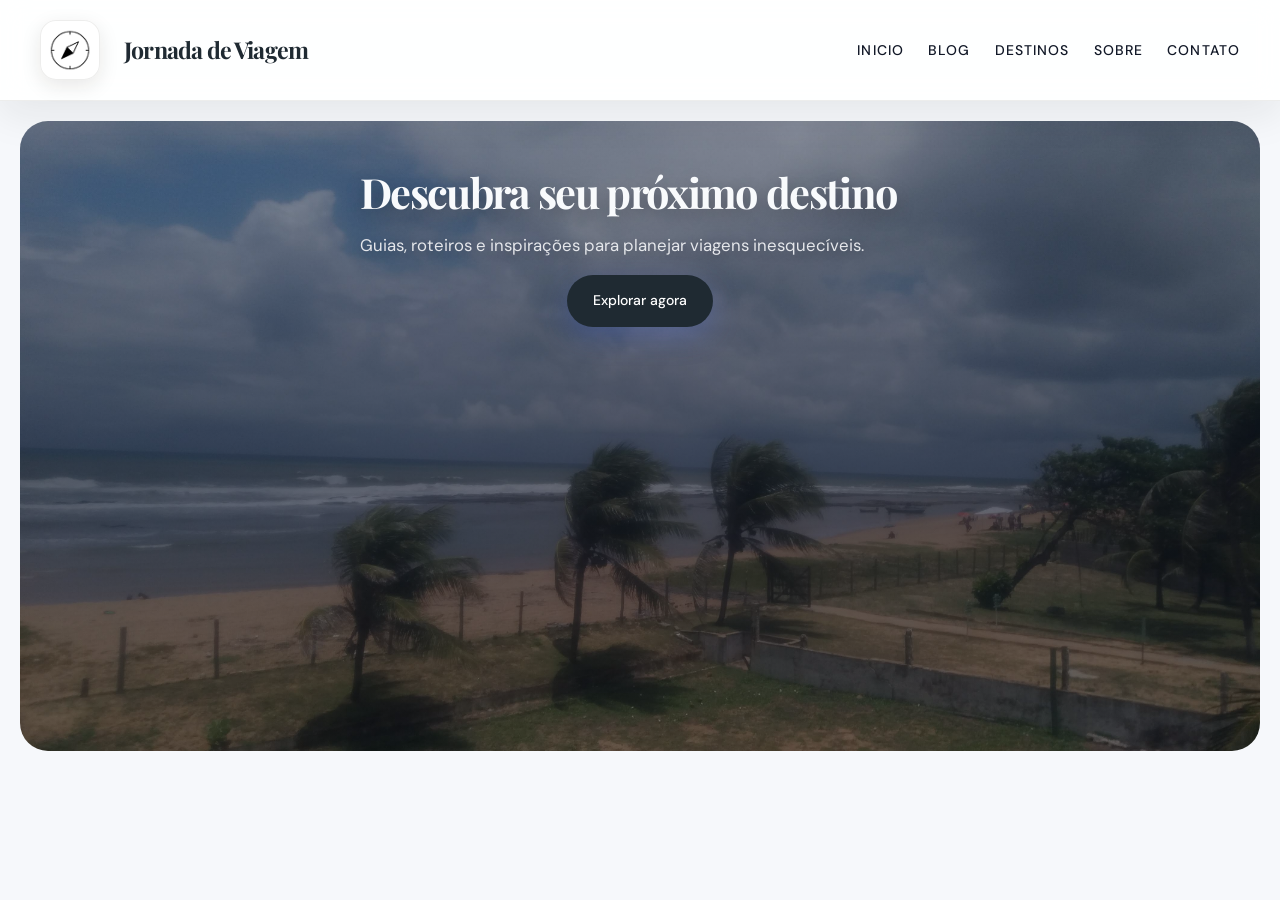
==== index.html @ 995e9a11 "Reorganiza assets: usa pasta css e script em pages" ====
<!DOCTYPE html>
<html lang="pt-BR">
<head>
    <meta charset="UTF-8">
    <meta name="viewport" content="width=device-width, initial-scale=1.0">
    <link rel="stylesheet" href="./css/style.css">
    <link rel="icon" type="image/png" href="./favicon.png" sizes="512x512">
    <link rel="apple-touch-icon" href="./favicon.png">
    <title>Jornada de Viagem</title>
</head>
<body>
    <header class="topo">
        <a href="index.html" title="Voltar para a pagina inicial">
            <img class="logo" src="./img/simbolo-black-1.png" alt="Logo">
        </a>

        <h1>Jornada de Viagem</h1>

        <button class="menu-toggle" type="button" aria-label="Abrir menu" aria-expanded="false">
            <img class="menu-icon" src="./img/menu.png" alt="">
        </button>

        <nav>
            <ul class="menu-lista">
                <li><a href="">Inicio</a></li>
                <li><a href="">Blog</a></li>
                <li><a href="">Destinos</a></li>
                <li><a href="">Sobre</a></li>
                <li><a href="">Contato</a></li>
            </ul>
        </nav>
    </header>

    <main class="hero">
        <div class="container">
            <h2>Descubra seu próximo destino</h2>
            <p>Guias, roteiros e inspirações para planejar viagens inesquecíveis.</p>
            <a class="btn btn--primario" href="#">Explorar agora</a>
        </div>
    </main>

    <script src="./pages/script.js"></script>
</body>
</html>
---- css/style.css ----
@import url(global.css);
@import url(header.css);
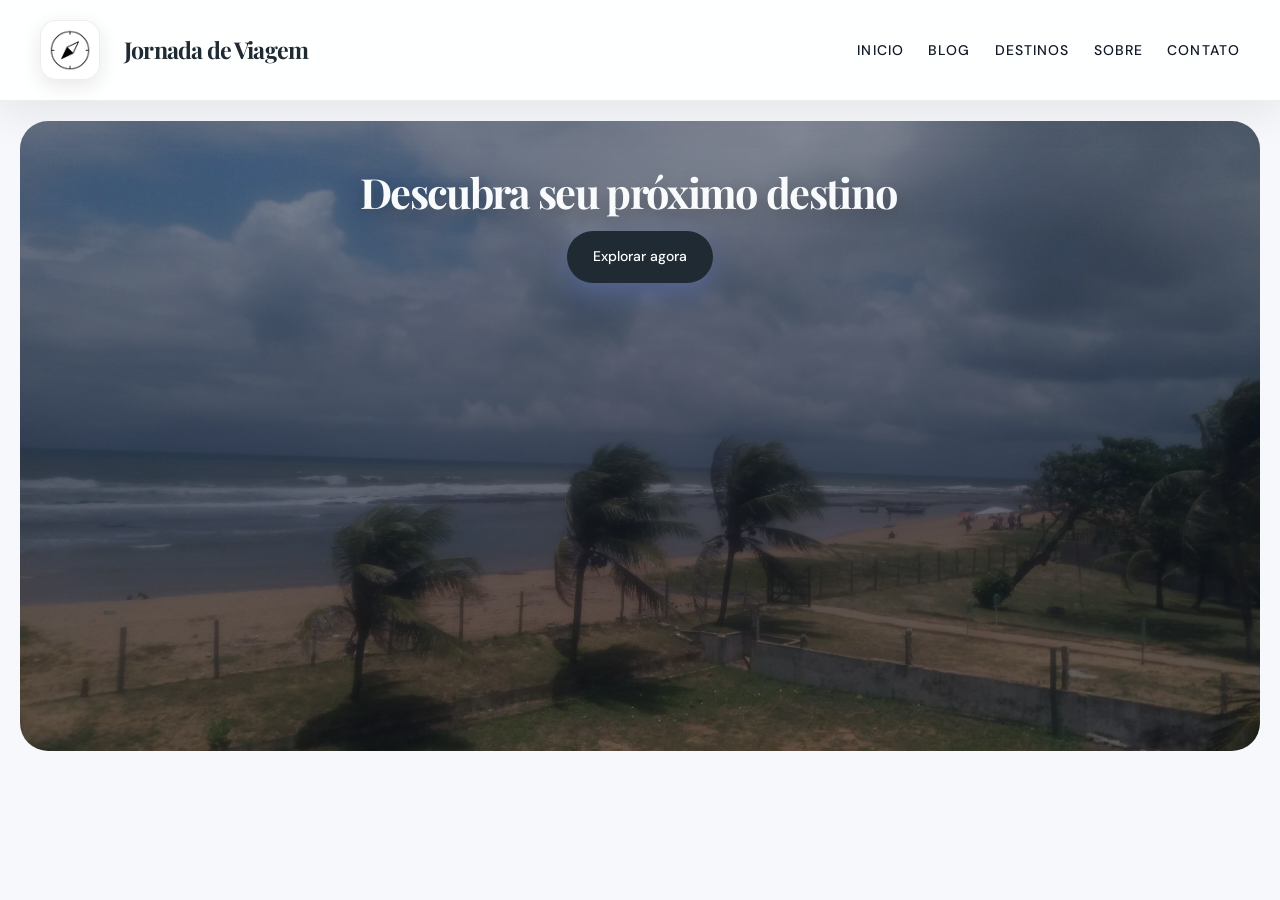
==== commit fe523cc7: "correcao" ====
--- a/index.html
+++ b/index.html
@@ -34,8 +34,8 @@
     <main class="hero">
         <div class="container">
             <h2>Descubra seu próximo destino</h2>
-            <p>Guias, roteiros e inspirações para planejar viagens inesquecíveis.</p>
-            <a class="btn btn--primario" href="#">Explorar agora</a>
+            
+                        <a class="btn btn--primario" href="#">Explorar agora</a>
         </div>
     </main>
 
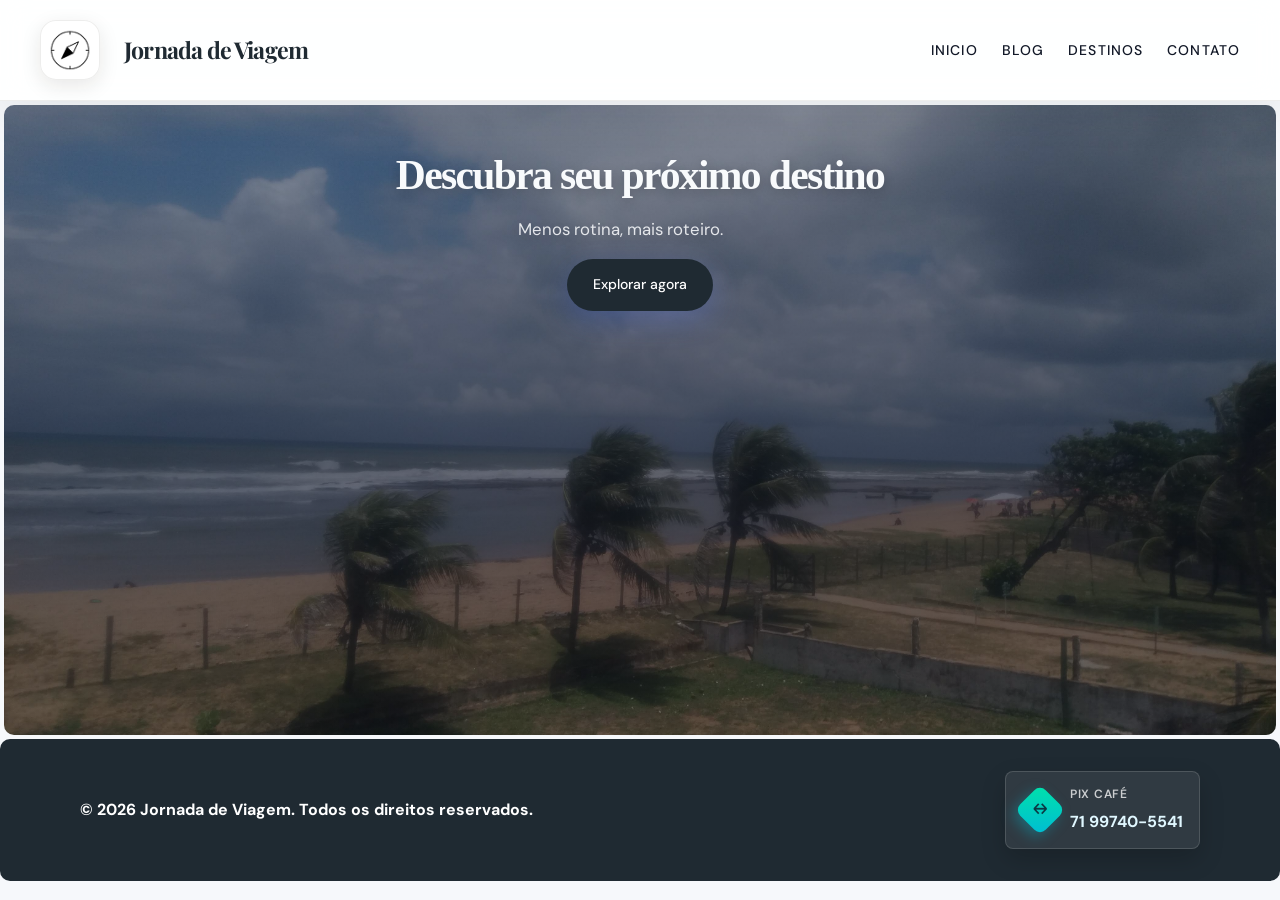
==== commit b2542098: "feat: atualizar pagina inicio com banner e header" ====
--- a/index.html
+++ b/index.html
@@ -4,6 +4,7 @@
     <meta charset="UTF-8">
     <meta name="viewport" content="width=device-width, initial-scale=1.0">
     <link rel="stylesheet" href="./css/style.css">
+    <link rel="stylesheet" href="./css/main.css">
     <link rel="icon" type="image/png" href="./favicon.png" sizes="512x512">
     <link rel="apple-touch-icon" href="./favicon.png">
     <title>Jornada de Viagem</title>
@@ -11,6 +12,7 @@
 <body>
     <header class="topo">
         <a href="index.html" title="Voltar para a pagina inicial">
+            
             <img class="logo" src="./img/simbolo-black-1.png" alt="Logo">
         </a>
 
@@ -22,10 +24,10 @@
 
         <nav>
             <ul class="menu-lista">
-                <li><a href="">Inicio</a></li>
+                <li><a href="./inicio/index.html">Inicio</a></li>
                 <li><a href="">Blog</a></li>
                 <li><a href="">Destinos</a></li>
-                <li><a href="">Sobre</a></li>
+                
                 <li><a href="">Contato</a></li>
             </ul>
         </nav>
@@ -34,10 +36,24 @@
     <main class="hero">
         <div class="container">
             <h2>Descubra seu próximo destino</h2>
+            <p>Menos rotina, mais roteiro.</p>
             
-                        <a class="btn btn--primario" href="#">Explorar agora</a>
+            
+            <a class="btn btn--primario" href="./inicio/index.html">Explorar agora</a>
         </div>
     </main>
+    <footer>
+        <div class="container rodape__conteudo">
+            <p class="rodape__direitos">© 2026 Jornada de Viagem. Todos os direitos reservados.</p>
+            <div class="pix" aria-label="Chave Pix para doação de café">
+                <span class="pix__icon" aria-hidden="true"></span>
+                <div class="pix__info">
+                    <span class="pix__label">Pix Café</span>
+                    <a class="pix__key" href="tel:+5571997405541">71 99740-5541</a>
+                </div>
+            </div>
+        </div>
+    </footer>
 
     <script src="./pages/script.js"></script>
 </body>
--- a/css/style.css
+++ b/css/style.css
@@ -1,2 +1,3 @@
 @import url(global.css);
 @import url(header.css);
+@import url(footer.css);
--- a/css/main.css
+++ b/css/main.css
@@ -0,0 +1,63 @@
+main {
+  position: relative;
+  min-height: 70vh;
+  padding-block: var(--sp-12);
+  background: linear-gradient(
+      180deg,
+      rgba(17, 24, 39, 0.38) 0%,
+      rgba(17, 24, 39, 0.6) 55%,
+      rgba(17, 24, 39, 0.45) 100%
+    ),
+    url("../img/Bahiapraiadeserta.png") center/cover no-repeat;
+  color: #f8fafc;
+  border-radius: 10px;
+  overflow: hidden;
+  margin: var(--sp-1);
+}
+
+.hero .container {
+  display: flex;
+  flex-direction: column;
+  gap: var(--sp-4);
+  max-width: 640px;
+  text-align: center;
+}
+
+.hero h2 {
+  font-family: cursive;
+  font-size: clamp(2rem, 5vw, 2.6rem);
+  letter-spacing: -0.04em;
+  color: #f8fafc;
+  line-height: 1.1;
+  text-shadow: 0 3px 12px rgba(0, 0, 0, 0.22); /* pequeno shadow */
+  text-align: center;
+  transition: color var(--trans-rapida);
+}
+
+.hero h2:hover {
+  color: #00bcd4; /* azul ciano */
+}
+
+.hero p {
+  font-size: 1.05rem;
+  color: #e5e7eb;
+  max-width: 520px;
+  line-height: 1.7;
+  text-shadow: 0 4px 12px rgba(0, 0, 0, 0.2);
+}
+
+.hero .btn {
+  align-self: center;
+  padding-inline: var(--sp-6);
+  box-shadow: 0 10px 28px rgba(92, 124, 250, 0.25);
+}
+
+.hero .btn:hover {
+  color: #16a34a;
+}
+
+@media (max-width: 768px) {
+  main {
+    padding-block: var(--sp-8);
+  }
+}
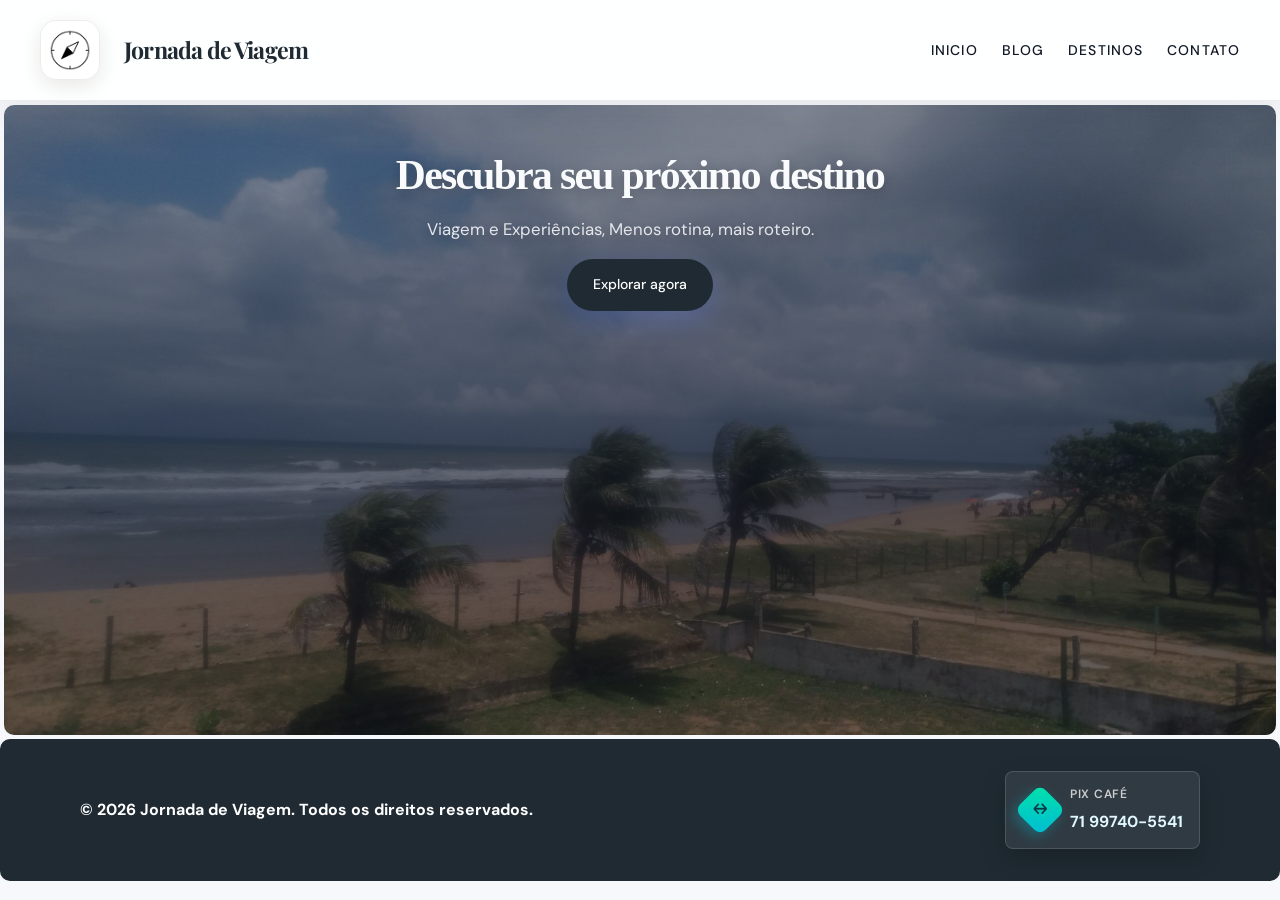
==== commit 47e56cd6: "Ajusta texto destaque da hero na página inicial" ====
--- a/index.html
+++ b/index.html
@@ -1,4 +1,4 @@
-<!DOCTYPE html>
+﻿<!DOCTYPE html>
 <html lang="pt-BR">
 <head>
     <meta charset="UTF-8">
@@ -36,9 +36,8 @@
     <main class="hero">
         <div class="container">
             <h2>Descubra seu próximo destino</h2>
-            <p>Menos rotina, mais roteiro.</p>
             
-            
+            <p>Viagem e Experiências, Menos rotina, mais roteiro.</p>                       
             <a class="btn btn--primario" href="./inicio/index.html">Explorar agora</a>
         </div>
     </main>
@@ -58,3 +57,6 @@
     <script src="./pages/script.js"></script>
 </body>
 </html>
+
+
+
--- a/css/main.css
+++ b/css/main.css
@@ -8,7 +8,7 @@
       rgba(17, 24, 39, 0.6) 55%,
       rgba(17, 24, 39, 0.45) 100%
     ),
-    url("../img/Bahiapraiadeserta.png") center/cover no-repeat;
+    url("../img/bahia/Bahiapraiadeserta.png") center/cover no-repeat;
   color: #f8fafc;
   border-radius: 10px;
   overflow: hidden;
@@ -61,3 +61,23 @@
     padding-block: var(--sp-8);
   }
 }
+
+@media (max-width: 480px) {
+  main {
+    padding-block: var(--sp-6);
+    margin: 0;
+    border-radius: 0;
+  }
+
+  .hero .container {
+    padding-inline: var(--sp-4);
+  }
+
+  .hero h2 {
+    font-size: clamp(1.6rem, 8vw, 2rem);
+  }
+
+  .hero p {
+    font-size: var(--fs-sm);
+  }
+}
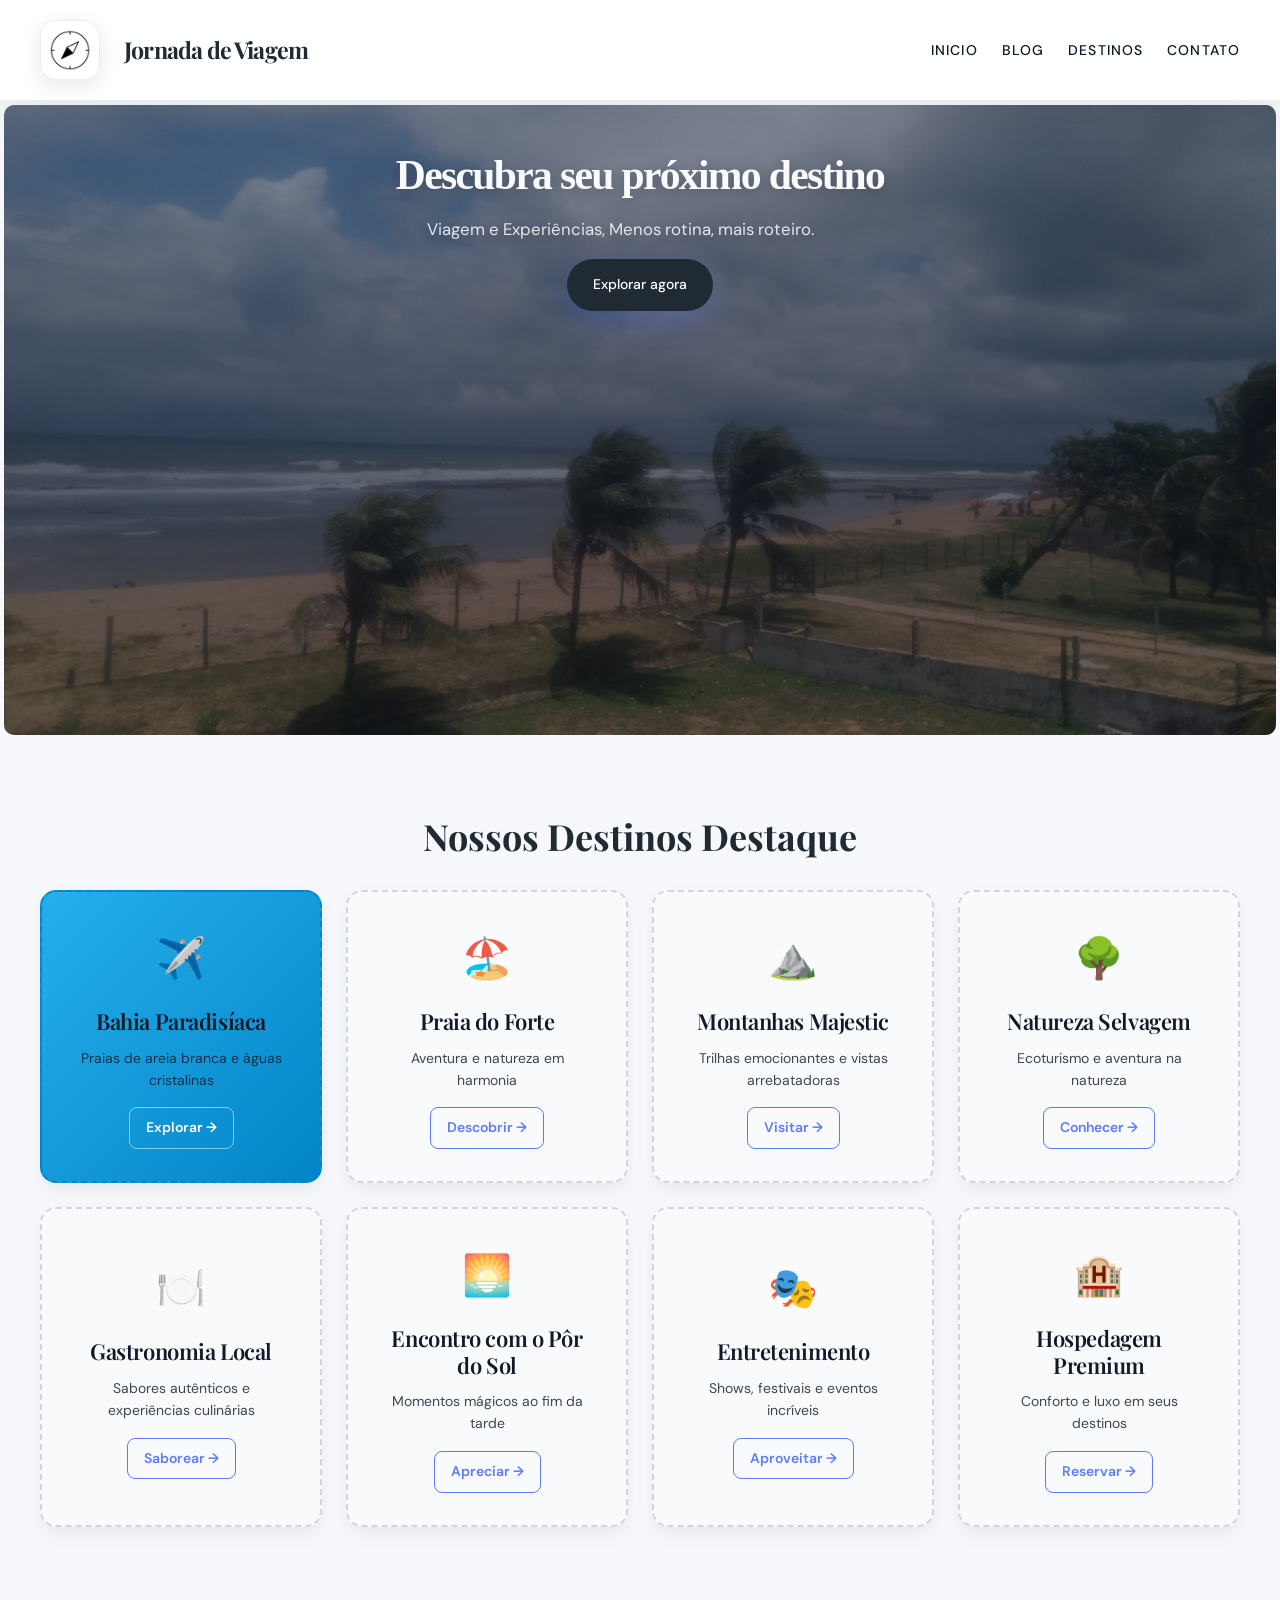
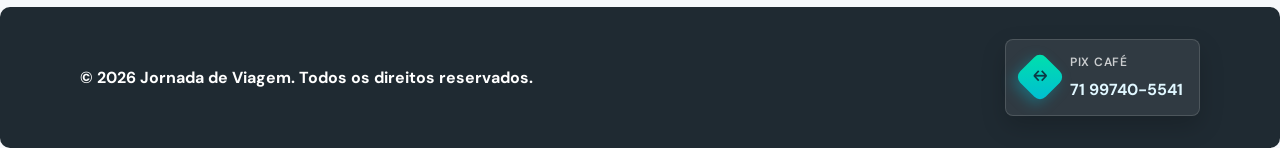
==== commit 9ead4d61: "alteracoes" ====
--- a/index.html
+++ b/index.html
@@ -5,6 +5,7 @@
     <meta name="viewport" content="width=device-width, initial-scale=1.0">
     <link rel="stylesheet" href="./css/style.css">
     <link rel="stylesheet" href="./css/main.css">
+    <link rel="stylesheet" href="./css/grid.css">
     <link rel="icon" type="image/png" href="./favicon.png" sizes="512x512">
     <link rel="apple-touch-icon" href="./favicon.png">
     <title>Jornada de Viagem</title>
@@ -41,6 +42,105 @@
             <a class="btn btn--primario" href="./inicio/index.html">Explorar agora</a>
         </div>
     </main>
+
+    <!-- Grid de Destinos -->
+    <section class="grid-section">
+        <h2>Nossos Destinos Destaque</h2>
+        <div class="grid-container">
+            
+            <!-- Card Destaque (Azul) -->
+            <div class="grid-card">
+                <div class="grid-card-content">
+                    <span class="grid-card-icon">✈️</span>
+                    <h3 class="grid-card-title">Bahia Paradisíaca</h3>
+                    <p class="grid-card-description">Praias de areia branca e águas cristalinas</p>
+                    <a href="#" class="grid-card-link">Explorar →</a>
+                </div>
+            </div>
+
+            <!-- Card Normal 2 -->
+            <div class="grid-card">
+                <div class="grid-card-content">
+                    <span class="grid-card-icon">🏖️</span>
+                    <h3 class="grid-card-title">Praia do Forte</h3>
+                    <p class="grid-card-description">Aventura e natureza em harmonia</p>
+                    <a href="#" class="grid-card-link">Descobrir →</a>
+                </div>
+            </div>
+
+            <!-- Card Normal 3 -->
+            <div class="grid-card">
+                <div class="grid-card-content">
+                    <span class="grid-card-icon">⛰️</span>
+                    <h3 class="grid-card-title">Montanhas Majestic</h3>
+                    <p class="grid-card-description">Trilhas emocionantes e vistas arrebatadoras</p>
+                    <a href="#" class="grid-card-link">Visitar →</a>
+                </div>
+            </div>
+
+            <!-- Card Normal 4
+            <div class="grid-card">
+                <div class="grid-card-content">
+                    <span class="grid-card-icon">🏛️</span>
+                    <h3 class="grid-card-title">Cultura Urbana</h3>
+                    <p class="grid-card-description">Mergulhe na história e arte local</p>
+                    <a href="#" class="grid-card-link">Explorar →</a>
+                </div>
+            </div> -->
+
+            <!-- Card Normal 5 -->
+            <div class="grid-card">
+                <div class="grid-card-content">
+                    <span class="grid-card-icon">🌳</span>
+                    <h3 class="grid-card-title">Natureza Selvagem</h3>
+                    <p class="grid-card-description">Ecoturismo e aventura na natureza</p>
+                    <a href="#" class="grid-card-link">Conhecer →</a>
+                </div>
+            </div>
+
+            <!-- Card Normal 6 -->
+            <div class="grid-card">
+                <div class="grid-card-content">
+                    <span class="grid-card-icon">🍽️</span>
+                    <h3 class="grid-card-title">Gastronomia Local</h3>
+                    <p class="grid-card-description">Sabores autênticos e experiências culinárias</p>
+                    <a href="#" class="grid-card-link">Saborear →</a>
+                </div>
+            </div>
+
+            <!-- Card Normal 7 -->
+            <div class="grid-card">
+                <div class="grid-card-content">
+                    <span class="grid-card-icon">🌅</span>
+                    <h3 class="grid-card-title">Encontro com o Pôr do Sol</h3>
+                    <p class="grid-card-description">Momentos mágicos ao fim da tarde</p>
+                    <a href="#" class="grid-card-link">Apreciar →</a>
+                </div>
+            </div>
+
+            <!-- Card Normal 8 -->
+            <div class="grid-card">
+                <div class="grid-card-content">
+                    <span class="grid-card-icon">🎭</span>
+                    <h3 class="grid-card-title">Entretenimento</h3>
+                    <p class="grid-card-description">Shows, festivais e eventos incríveis</p>
+                    <a href="#" class="grid-card-link">Aproveitar →</a>
+                </div>
+            </div>
+
+            <!-- Card Normal 9 -->
+            <div class="grid-card">
+                <div class="grid-card-content">
+                    <span class="grid-card-icon">🏨</span>
+                    <h3 class="grid-card-title">Hospedagem Premium</h3>
+                    <p class="grid-card-description">Conforto e luxo em seus destinos</p>
+                    <a href="#" class="grid-card-link">Reservar →</a>
+                </div>
+            </div>
+
+        </div>
+    </section>
+
     <footer>
         <div class="container rodape__conteudo">
             <p class="rodape__direitos">© 2026 Jornada de Viagem. Todos os direitos reservados.</p>
--- a/css/main.css
+++ b/css/main.css
@@ -56,21 +56,39 @@
   color: #16a34a;
 }
 
+@media (max-width: 1024px) {
+  main {
+    margin: 0;
+    border-radius: 0;
+    min-height: 50vh;
+    padding-block: var(--sp-6);
+    padding-inline: max(1.25rem, var(--padding-pagina) * 0.75);
+  }
+}
+
 @media (max-width: 768px) {
   main {
     padding-block: var(--sp-8);
+    padding-inline: var(--padding-pagina);
+    min-height: 70vh;
   }
 }
 
 @media (max-width: 480px) {
   main {
-    padding-block: var(--sp-6);
+    padding-block: var(--sp-6) var(--sp-8);
     margin: 0;
     border-radius: 0;
+    min-height: 78vh;
   }
 
   .hero .container {
     padding-inline: var(--sp-4);
+    gap: var(--sp-3);
+  }
+
+  .hero .btn {
+    margin-top: var(--sp-2);
   }
 
   .hero h2 {
--- a/css/grid.css
+++ b/css/grid.css
@@ -0,0 +1,189 @@
+/* =========== GRID SECTION =========== */
+
+.grid-section {
+  padding: var(--sp-12) var(--padding-pagina);
+  background: var(--cor-fundo);
+  margin: var(--sp-8) 0;
+}
+
+.grid-section h2 {
+  text-align: center;
+  margin-bottom: var(--sp-8);
+  color: var(--cor-primaria);
+  font-size: clamp(var(--fs-xl), 4vw, var(--fs-2xl));
+}
+
+.grid-container {
+  display: grid;
+  grid-template-columns: repeat(auto-fit, minmax(280px, 1fr));
+  gap: var(--sp-6);
+  max-width: var(--largura-max);
+  margin: 0 auto;
+}
+
+/* =========== GRID CARDS =========== */
+
+.grid-card {
+  position: relative;
+  background: var(--cor-superficie);
+  border: 2px dashed #d1d5db;
+  border-radius: var(--raio-lg);
+  padding: var(--sp-8);
+  min-height: 220px;
+  display: flex;
+  align-items: center;
+  justify-content: center;
+  cursor: pointer;
+  transition: all var(--trans-media);
+  overflow: hidden;
+  box-shadow: var(--sombra-sm);
+}
+
+/* Primeira card com destaque em azul */
+.grid-card:first-child {
+  background: linear-gradient(135deg, #0ea5e9 0%, #0284c7 100%);
+  border-color: #0284c7;
+  color: white;
+  position: relative;
+}
+
+.grid-card:first-child::before {
+  content: '';
+  position: absolute;
+  top: 0;
+  left: 0;
+  right: 0;
+  bottom: 0;
+  background: linear-gradient(
+    135deg,
+    rgba(255, 255, 255, 0.1) 0%,
+    rgba(255, 255, 255, 0) 100%
+  );
+  pointer-events: none;
+}
+
+.grid-card:first-child .grid-card-content {
+  position: relative;
+  z-index: 1;
+}
+
+/* Cards normais */
+.grid-card:not(:first-child) {
+  background: #f9fafb;
+  color: var(--cor-texto);
+}
+
+.grid-card:not(:first-child):hover {
+  background: var(--cor-superficie);
+  border-color: var(--cor-acento);
+  transform: translateY(-8px) scale(1.02);
+  box-shadow: 0 16px 32px rgba(17, 24, 39, 0.12);
+}
+
+.grid-card:first-child:hover {
+  transform: translateY(-8px) scale(1.02);
+  box-shadow: 0 20px 40px rgba(2, 132, 199, 0.25);
+}
+
+/* =========== CARD CONTENT =========== */
+
+.grid-card-content {
+  text-align: center;
+  width: 100%;
+  z-index: 2;
+}
+
+.grid-card-icon {
+  font-size: 2.5rem;
+  margin-bottom: var(--sp-4);
+  display: block;
+}
+
+.grid-card-title {
+  font-size: var(--fs-lg);
+  font-weight: 600;
+  margin-bottom: var(--sp-3);
+  font-family: cursive, var(--fonte-titulo);
+  letter-spacing: -0.02em;
+}
+
+.grid-card-description {
+  font-size: var(--fs-sm);
+  line-height: 1.6;
+  opacity: 0.8;
+  margin-bottom: var(--sp-4);
+}
+
+.grid-card-link {
+  display: inline-block;
+  font-size: var(--fs-sm);
+  font-weight: 600;
+  padding: var(--sp-2) var(--sp-4);
+  border-radius: var(--raio-md);
+  text-decoration: none;
+  transition: all var(--trans-rapida);
+  position: relative;
+}
+
+.grid-card:first-child .grid-card-link {
+  color: white;
+  border: 1px solid rgba(255, 255, 255, 0.5);
+}
+
+.grid-card:first-child .grid-card-link:hover {
+  background: rgba(255, 255, 255, 0.2);
+  border-color: white;
+}
+
+.grid-card:not(:first-child) .grid-card-link {
+  color: var(--cor-acento);
+  border: 1px solid var(--cor-acento);
+}
+
+.grid-card:not(:first-child) .grid-card-link:hover {
+  background: var(--cor-acento);
+  color: white;
+}
+
+/* =========== RESPONSIVE =========== */
+
+@media (max-width: 768px) {
+  .grid-container {
+    grid-template-columns: repeat(auto-fit, minmax(220px, 1fr));
+    gap: var(--sp-4);
+  }
+
+  .grid-card {
+    min-height: 180px;
+    padding: var(--sp-6);
+  }
+
+  .grid-card-icon {
+    font-size: 2rem;
+  }
+
+  .grid-card-title {
+    font-size: var(--fs-base);
+  }
+
+  .grid-section {
+    padding: var(--sp-8) var(--padding-pagina);
+    margin: var(--sp-6) 0;
+  }
+}
+
+@media (max-width: 480px) {
+  .grid-container {
+    grid-template-columns: 1fr;
+    gap: var(--sp-3);
+  }
+
+  .grid-card {
+    min-height: 160px;
+    padding: var(--sp-4);
+  }
+
+  .grid-section h2 {
+    margin-bottom: var(--sp-6);
+  }
+}
